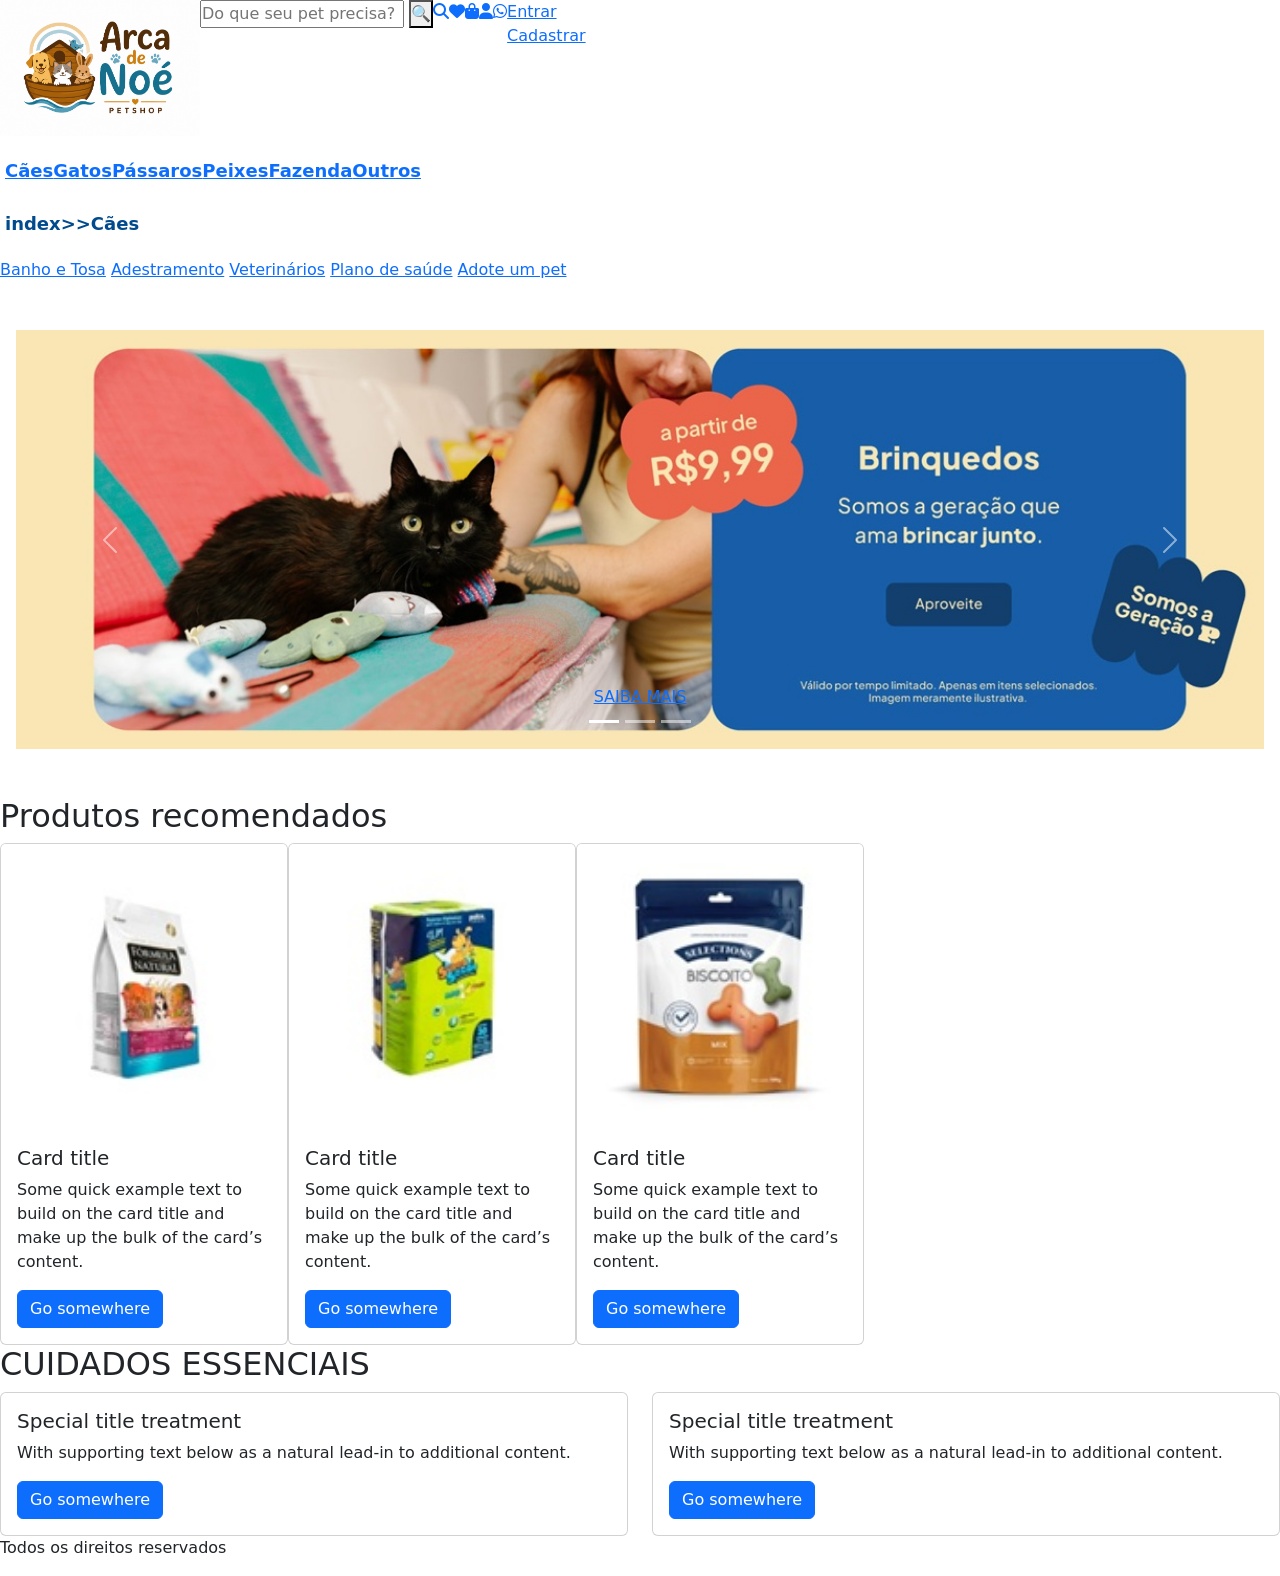
==== index.html @ cb640c83 "UP: esqueletando o site Estrutura basica pronta" ====
<!DOCTYPE html>
<html lang="pt-br">

<head>
    <meta charset="UTF-8">
    <meta name="viewport" content="width=device-width, initial-scale=1.0">
    <title>Arca de noé</title>
    <link href="https://cdn.jsdelivr.net/npm/bootstrap@5.3.8/dist/css/bootstrap.min.css" rel="stylesheet"
        integrity="sha384-sRIl4kxILFvY47J16cr9ZwB07vP4J8+LH7qKQnuqkuIAvNWLzeN8tE5YBujZqJLB" crossorigin="anonymous">

    <link rel="stylesheet" href="https://cdnjs.cloudflare.com/ajax/libs/font-awesome/6.7.2/css/all.min.css">

    <link rel="stylesheet" href="./CSS/style.css">

</head>

<body>
    <header>
        <figure class="img_logo">
            <img src="./img/logo.png" alt="" class="img_logo">
        </figure>

        <form action="buscar.php" method="GET">
            <input type="text" name="q" placeholder="Do que seu pet precisa?">
            <button type="submit">🔍</button>
        </form>

        <a href=""><i class="fa-solid fa-magnifying-glass"></i></a>
        <a href=""><i class="fa-solid fa-heart"></i></a>
        <a href=""><i class="fa-solid fa-bag-shopping"></i></a>
        <a href=""><i class="fa-solid fa-user"></i></a>
        <a href=""><i class="fa-brands fa-whatsapp"></i></a>
        <div class="entrar_cadastrar">
            <a href="">Entrar</a>
            <a href="">Cadastrar</a>
        </div>

    </header>
    <nav>
        <ul class="menu">
            <li class="item_menu"><a href="">Cães</a></li>
            <li class="item_menu"><a href="">Gatos</a></li>
            <li class="item_menu"><a href="">Pássaros</a></li>
            <li class="item_menu"><a href="">Peixes</a></li>
            <li class="item_menu"><a href="">Fazenda</a></li>
            <li class="item_menu"><a href="">Outros</a></li>
        </ul>
    </nav>
    <div class="nav_info">
        <ul class="menu">
            <li class="item_menu">index</li>
            <li class="item_menu">>></li>
            <li class="item_menu">Cães</li>
        </ul>
    </div>

    <main>

        <div class="botoes_estilosos">

            <a href="" class="botao_estiloso">Banho e Tosa</a>
            <a href="" class="botao_estiloso">Adestramento</a>
            <a href="" class="botao_estiloso">Veterinários</a>
            <a href="" class="botao_estiloso">Plano de saúde</a>
            <a href="" class="botao_estiloso">Adote um pet</a>

        </div>

        <div class="d-flex flex-column justify-content-center align-items-center gap-5"><!-- classes do bootstrap -->
            <div class="col-12 py-5 px-3">
                <div id="carouselExampleCaptions" class="carousel slide"><!-- carousel do bootstrap -->
                    <div class="carousel-indicators">
                        <button type="button" data-bs-target="#carouselExampleCaptions" data-bs-slide-to="0"
                            class="active" aria-current="true" aria-label="Slide 1"></button>
                        <button type="button" data-bs-target="#carouselExampleCaptions" data-bs-slide-to="1"
                            aria-label="Slide 2"></button>
                        <button type="button" data-bs-target="#carouselExampleCaptions" data-bs-slide-to="2"
                            aria-label="Slide 3"></button>
                    </div>
                    <div class="carousel-inner">
                        <div class="carousel-item active">
                            <img src="./img/carrossel3.jpg" class="d-block w-100" alt="...">
                            <div class="carousel-caption d-none d-md-block texts">
                                <a href="#">SAIBA MAIS</a>
                            </div>
                        </div>
                        <div class="carousel-item">
                            <img src="./img/carrossel1.jpg" class="d-block w-100" alt="...">
                            <div class="carousel-caption d-none d-md-block texts">
                                <a href="#">Saiba mais</a>
                            </div>
                        </div>
                        <div class="carousel-item">
                            <img src="./img/carrossel2.jpg" class="d-block w-100" alt="...">
                            <div class="carousel-caption d-none d-md-block texts">
                                <a href="#">SAIBA MAIS</a>
                            </div>
                        </div>
                    </div>
                    <button class="carousel-control-prev" type="button" data-bs-target="#carouselExampleCaptions"
                        data-bs-slide="prev">
                        <span class="carousel-control-prev-icon" aria-hidden="true"></span>
                        <span class="visually-hidden">Previous</span>
                    </button>
                    <button class="carousel-control-next" type="button" data-bs-target="#carouselExampleCaptions"
                        data-bs-slide="next">
                        <span class="carousel-control-next-icon" aria-hidden="true"></span>
                        <span class="visually-hidden">Next</span>
                    </button>
                </div>
            </div>
        </div>

        <!-- PRODUTOS RECOMENADOS COM PREÇO -->
        <h2>Produtos recomendados</h2>
        <div class="cards_de_preços">
            <div class="card" style="width: 18rem;">
                <img src="./img/preço 1.jpg" class="card-img-top" alt="...">
                <div class="card-body">
                    <h5 class="card-title">Card title</h5>
                    <p class="card-text">Some quick example text to build on the card title and make up the bulk of the
                        card’s content.</p>
                    <a href="#" class="btn btn-primary">Go somewhere</a>
                </div>
            </div>

            <div class="card" style="width: 18rem;">
                <img src="./img/preço 2.jpg" class="card-img-top" alt="...">
                <div class="card-body">
                    <h5 class="card-title">Card title</h5>
                    <p class="card-text">Some quick example text to build on the card title and make up the bulk of the
                        card’s content.</p>
                    <a href="#" class="btn btn-primary">Go somewhere</a>
                </div>
            </div>

            <div class="card" style="width: 18rem;">
                <img src="./img/preço 3.jpg" class="card-img-top" alt="...">
                <div class="card-body">
                    <h5 class="card-title">Card title</h5>
                    <p class="card-text">Some quick example text to build on the card title and make up the bulk of the
                        card’s content.</p>
                    <a href="#" class="btn btn-primary">Go somewhere</a>
                </div>
            </div>

        </div>
        <!-- CARDS DUPLOS LADO A LADO -->
         <H2>CUIDADOS ESSENCIAIS</H2>
        <div class="row">
            <div class="col-sm-6 mb-3 mb-sm-0">
                <div class="card">
                    <div class="card-body">
                        <h5 class="card-title">Special title treatment</h5>
                        <p class="card-text">With supporting text below as a natural lead-in to additional content.</p>
                        <a href="#" class="btn btn-primary">Go somewhere</a>
                    </div>
                </div>
            </div>
            <div class="col-sm-6">
                <div class="card">
                    <div class="card-body">
                        <h5 class="card-title">Special title treatment</h5>
                        <p class="card-text">With supporting text below as a natural lead-in to additional content.</p>
                        <a href="#" class="btn btn-primary">Go somewhere</a>
                    </div>
                </div>
            </div>
        </div>

    </main>

    <footer>
        <p>Todos os direitos reservados</p>
    </footer>
    <script src="https://cdn.jsdelivr.net/npm/bootstrap@5.3.8/dist/js/bootstrap.bundle.min.js"
        integrity="sha384-FKyoEForCGlyvwx9Hj09JcYn3nv7wiPVlz7YYwJrWVcXK/BmnVDxM+D2scQbITxI"
        crossorigin="anonymous"></script>

</body>

</html>
---- CSS/style.css ----
*{
    padding: 0;
    margin: 0;
    box-sizing: border-box;
}

header{
    display: flex;

}

.menu{
    display: flex;
    padding: 5px;
}

.img_logo{
    width: 200px;
}

.item_menu{
    color: #004a8d;
    font-size: 18px;
    font-weight: 600;
    display: flex;
    gap: 8px;
    align-items: center;
}

.cards_de_preços{
    display: flex;
}

.entrar_cadastrar{
    display: flex;
    flex-direction: column;
}
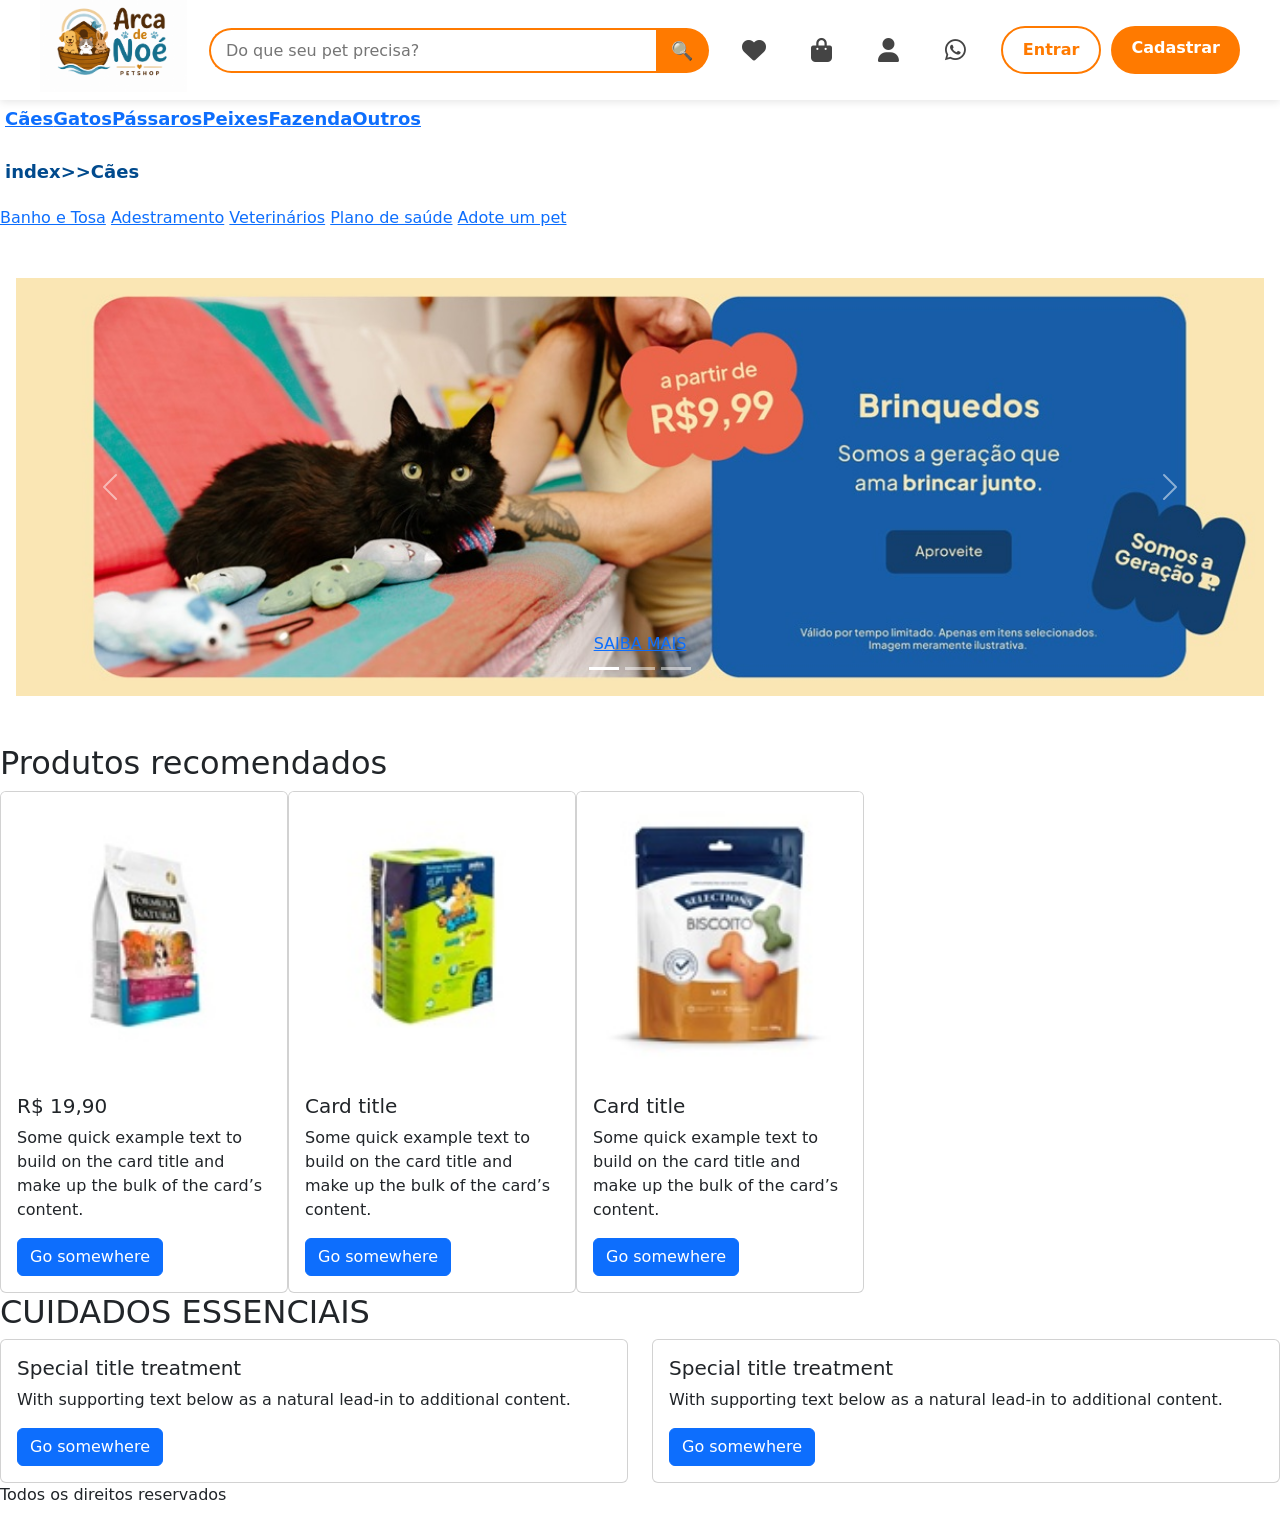
==== commit bc6584e0: "UP" ====
--- a/index.html
+++ b/index.html
@@ -16,16 +16,17 @@
 
 <body>
     <header>
+        <!-- MENU TOPO -->
         <figure class="img_logo">
-            <img src="./img/logo.png" alt="" class="img_logo">
+            <a href=""><img src="./img/logo.png" alt="" class="img"></a>
+            
         </figure>
 
-        <form action="buscar.php" method="GET">
-            <input type="text" name="q" placeholder="Do que seu pet precisa?">
+        <form>
+            <input type="text" name="" placeholder="Do que seu pet precisa?">
             <button type="submit">🔍</button>
         </form>
 
-        <a href=""><i class="fa-solid fa-magnifying-glass"></i></a>
         <a href=""><i class="fa-solid fa-heart"></i></a>
         <a href=""><i class="fa-solid fa-bag-shopping"></i></a>
         <a href=""><i class="fa-solid fa-user"></i></a>
@@ -117,7 +118,7 @@
             <div class="card" style="width: 18rem;">
                 <img src="./img/preço 1.jpg" class="card-img-top" alt="...">
                 <div class="card-body">
-                    <h5 class="card-title">Card title</h5>
+                    <h5 class="card-title">R$ 19,90</h5>
                     <p class="card-text">Some quick example text to build on the card title and make up the bulk of the
                         card’s content.</p>
                     <a href="#" class="btn btn-primary">Go somewhere</a>
--- a/CSS/style.css
+++ b/CSS/style.css
@@ -1,21 +1,107 @@
 *{
-    padding: 0;
-    margin: 0;
-    box-sizing: border-box;
+    margin:0;
+    padding:0;
+    box-sizing:border-box;
 }
 
 header{
-    display: flex;
+    width:100%;
+    height:100px;
+    background:#fff;
+    display:flex;
+    align-items:center;
+    justify-content:space-between;
+    padding:0 40px;
+    box-shadow:0 2px 8px rgba(0,0,0,0.1);
+}
 
+/* Logo */
+.img_logo{
+    height:100%;
+}
+
+.img_logo img{
+    height:100%;
+    display:block;
+}
+
+/* Pesquisa */
+form{
+    display:flex;
+    width:500px;
+}
+
+form input{
+    width:100%;
+    height:45px;
+    border:2px solid #ff7a00;
+    border-right:none;
+    border-radius:25px 0 0 25px;
+    padding:0 15px;
+    font-size:16px;
+    outline:none;
+}
+
+form button{
+    width:60px;
+    border:none;
+    background:#ff7a00;
+    color:white;
+    font-size:18px;
+    border-radius:0 25px 25px 0;
+    cursor:pointer;
+}
+
+/* Ícones */
+header > a{
+    text-decoration:none;
+    color:#444;
+    font-size:24px;
+    width:45px;
+    height:45px;
+    display:flex;
+    align-items:center;
+    justify-content:center;
+    border-radius:50%;
+    transition:.3s;
+}
+
+header > a:hover{
+    color:#ff7a00;
+    background:#fff3eb;
+}
+
+/* Entrar / Cadastrar */
+.entrar_cadastrar{
+    display:flex;
+    gap:10px;
+}
+
+.entrar_cadastrar a{
+    text-decoration:none;
+    font-weight:bold;
+    padding:10px 20px;
+    border-radius:25px;
+    transition:.3s;
+}
+
+.entrar_cadastrar a:first-child{
+    color:#ff7a00;
+    border:2px solid #ff7a00;
+}
+
+.entrar_cadastrar a:last-child{
+    background:#ff7a00;
+    color:white;
+}
+
+.entrar_cadastrar a:hover{
+    transform:translateY(-2px);
 }
 
 .menu{
     display: flex;
     padding: 5px;
-}
-
-.img_logo{
-    width: 200px;
 }
 
 .item_menu{
@@ -31,7 +117,4 @@
     display: flex;
 }
 
-.entrar_cadastrar{
-    display: flex;
-    flex-direction: column;
-}
+
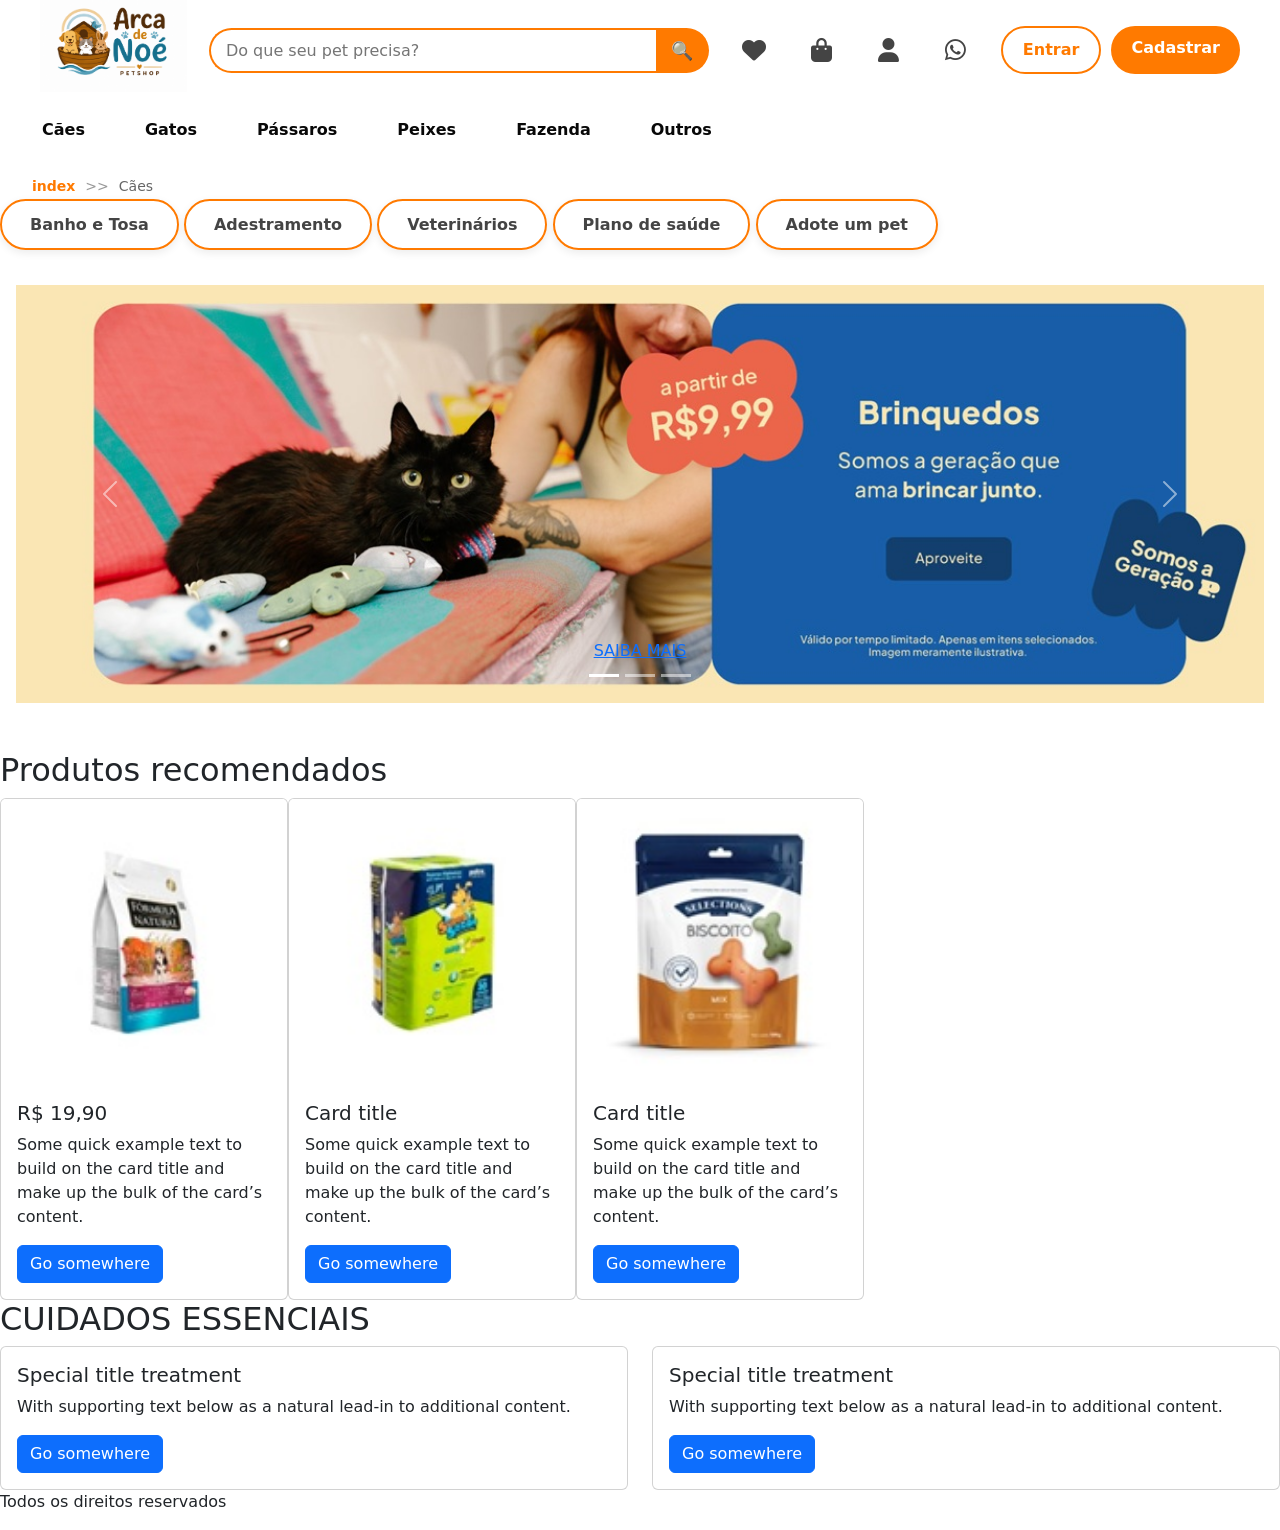
==== commit ded1eff9: "UP" ====
--- a/index.html
+++ b/index.html
@@ -174,8 +174,7 @@
     <footer>
         <p>Todos os direitos reservados</p>
     </footer>
-    <script src="https://cdn.jsdelivr.net/npm/bootstrap@5.3.8/dist/js/bootstrap.bundle.min.js"
-        integrity="sha384-FKyoEForCGlyvwx9Hj09JcYn3nv7wiPVlz7YYwJrWVcXK/BmnVDxM+D2scQbITxI"
+    <script src="https://cdn.jsdelivr.net/npm/bootstrap@5.3.8/dist/js/bootstrap.bundle.min.js" integrity="sha384-FKyoEForCGlyvwx9Hj09JcYn3nv7wiPVlz7YYwJrWVcXK/BmnVDxM+D2scQbITxI"
         crossorigin="anonymous"></script>
 
 </body>
--- a/CSS/style.css
+++ b/CSS/style.css
@@ -12,7 +12,6 @@
     align-items:center;
     justify-content:space-between;
     padding:0 40px;
-    box-shadow:0 2px 8px rgba(0,0,0,0.1);
 }
 
 /* Logo */
@@ -39,7 +38,6 @@
     border-radius:25px 0 0 25px;
     padding:0 15px;
     font-size:16px;
-    outline:none;
 }
 
 form button{
@@ -99,22 +97,97 @@
     transform:translateY(-2px);
 }
 
-.menu{
-    display: flex;
-    padding: 5px;
-}
-
-.item_menu{
-    color: #004a8d;
-    font-size: 18px;
-    font-weight: 600;
-    display: flex;
-    gap: 8px;
-    align-items: center;
-}
 
 .cards_de_preços{
     display: flex;
 }
 
+*********NAV*************
+nav{
+    width:100%;
+    background:#ff7a00;
+    height:55px;
+}
 
+.menu{
+    list-style:none;
+    height:100%;
+    display:flex;
+    justify-content: left;
+    align-items:center;
+    gap:40px;
+}
+
+.item_menu a{
+    text-decoration:none;
+    color:rgb(8, 8, 8);
+    font-size:16px;
+    font-weight:600;
+    padding:18px 10px;
+    display:block;
+    transition:.3s;
+}
+
+.item_menu a:hover{
+    background:rgba(255,255,255,0.15);
+}
+
+********NAV INFO************
+
+.nav_info{
+    width:100%;
+    padding:15px 40px;
+    background:#f8f8f8;
+    border-bottom:1px solid #e5e5e5;
+}
+
+.nav_info .menu{
+    list-style:none;
+    display:flex;
+    align-items:center;
+    gap:10px;
+}
+
+.nav_info .item_menu{
+    font-size:14px;
+    color:#666;
+}
+
+.nav_info .item_menu:first-child{
+    color:#ff7a00;
+    font-weight:600;
+    cursor:pointer;
+}
+
+.nav_info .item_menu:nth-child(2){
+    color:#999;
+}
+
+
+**************BOTOES ESTILOSOS**********************
+.botoes_estilosos{
+    display:flex;
+    gap:20px;
+    justify-content:center;
+    margin:40px 0;
+    flex-wrap:wrap;
+}
+
+.botao_estiloso{
+    text-decoration:none;
+    color:#444;
+    background:#fff;
+    border:2px solid #ff7a00;
+    border-radius:50px;
+    padding:14px 28px;
+    font-weight:600;
+    transition:.3s;
+    box-shadow:0 3px 8px rgba(0,0,0,0.08);
+}
+
+.botao_estiloso:hover{
+    background:#ff7a00;
+    color:white;
+    transform:translateY(-4px);
+    box-shadow:0 8px 20px rgba(255,122,0,.35);
+}
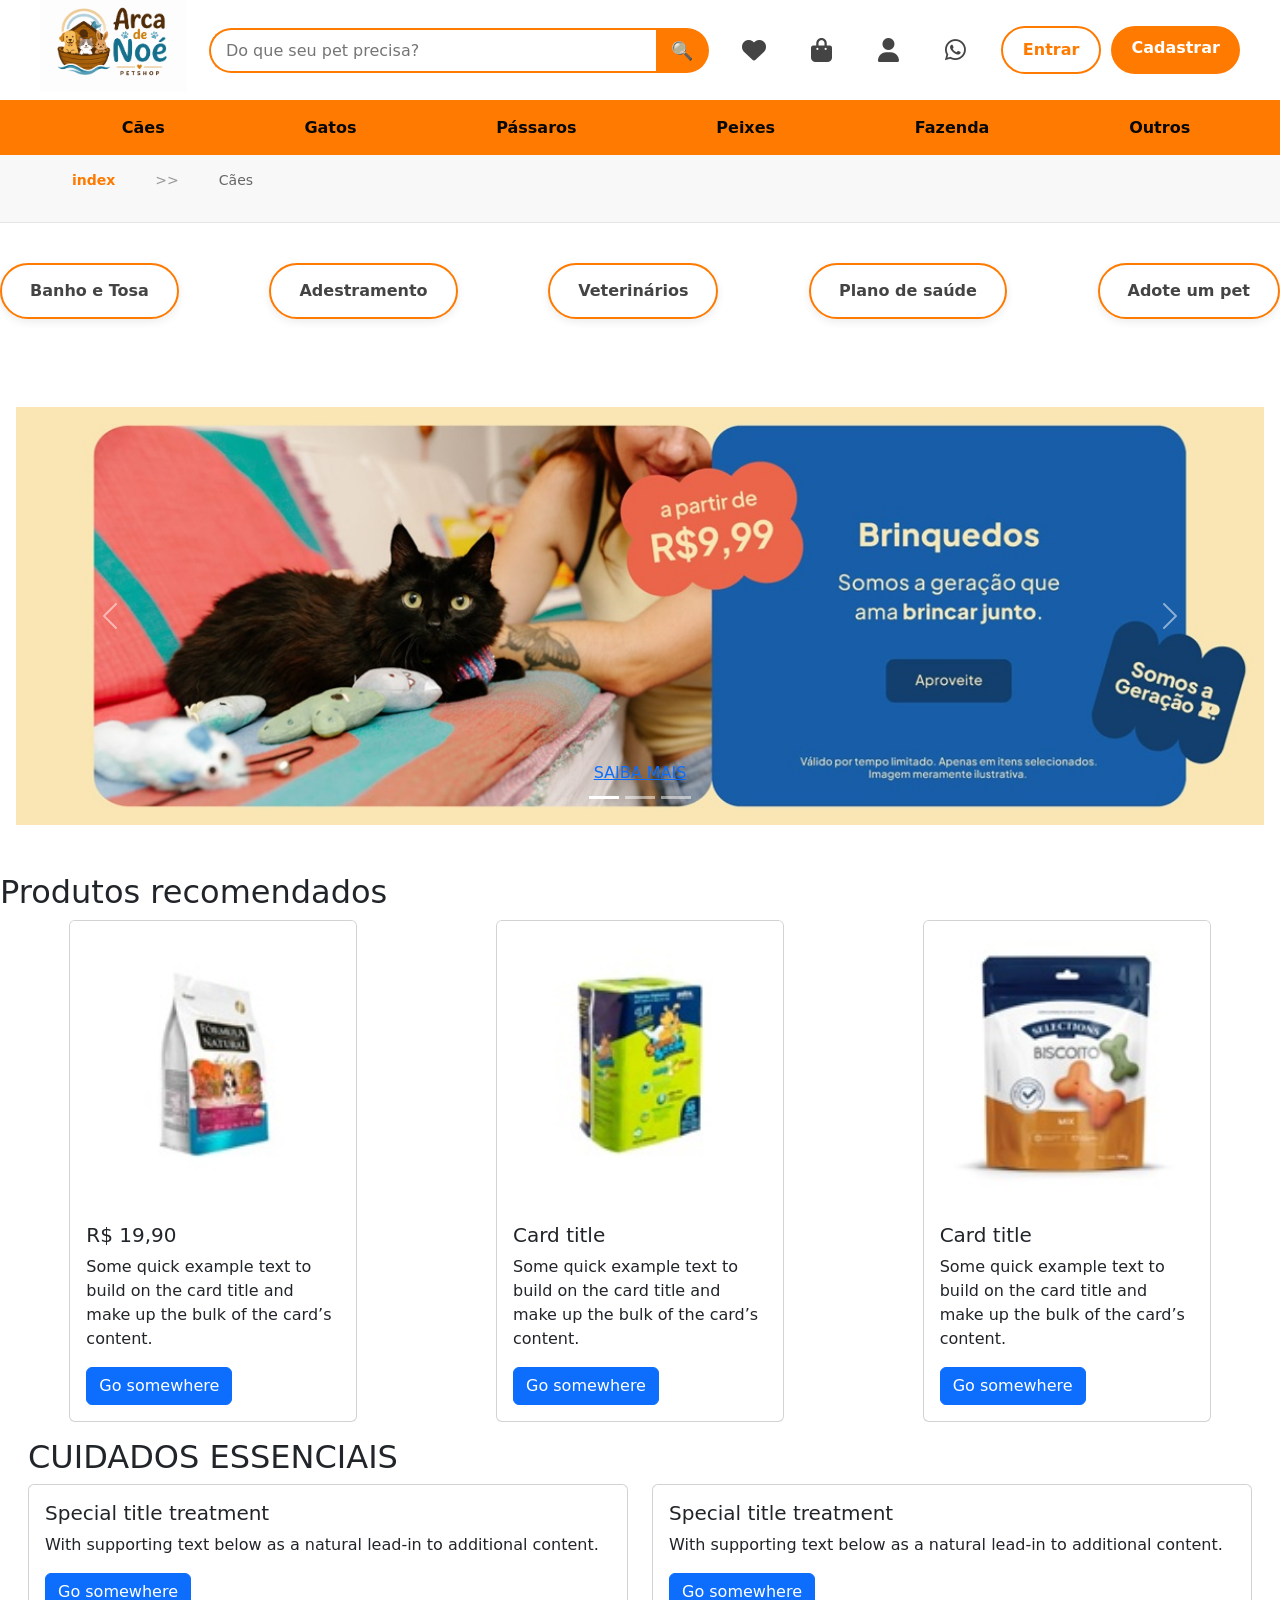
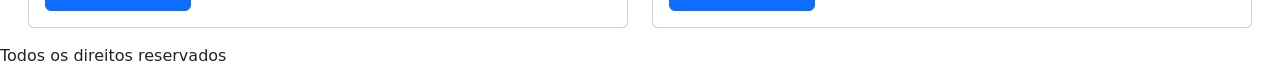
==== commit e7f3f9c0: "UP melhoradas no visual" ====
--- a/index.html
+++ b/index.html
@@ -17,20 +17,25 @@
 <body>
     <header>
         <!-- MENU TOPO -->
+        <!-- IMAGEM LOGO -->
         <figure class="img_logo">
             <a href=""><img src="./img/logo.png" alt="" class="img"></a>
-            
+
         </figure>
 
+        <!-- PESQUISAR -->
         <form>
             <input type="text" name="" placeholder="Do que seu pet precisa?">
             <button type="submit">🔍</button>
         </form>
 
+        <!-- ICONES -->
         <a href=""><i class="fa-solid fa-heart"></i></a>
         <a href=""><i class="fa-solid fa-bag-shopping"></i></a>
         <a href=""><i class="fa-solid fa-user"></i></a>
         <a href=""><i class="fa-brands fa-whatsapp"></i></a>
+
+        <!-- ENTRAR/CADASTRAR -->
         <div class="entrar_cadastrar">
             <a href="">Entrar</a>
             <a href="">Cadastrar</a>
@@ -38,6 +43,7 @@
 
     </header>
     <nav>
+        <!-- MENUS DE TEXTOS SIMPLES -->
         <ul class="menu">
             <li class="item_menu"><a href="">Cães</a></li>
             <li class="item_menu"><a href="">Gatos</a></li>
@@ -47,8 +53,9 @@
             <li class="item_menu"><a href="">Outros</a></li>
         </ul>
     </nav>
+    <!-- BREADCOMBe -->
     <div class="nav_info">
-        <ul class="menu">
+        <ul class="menu_breadcombe">
             <li class="item_menu">index</li>
             <li class="item_menu">>></li>
             <li class="item_menu">Cães</li>
@@ -57,17 +64,16 @@
 
     <main>
 
+        <!-- MENU COM BOTOES ESTILOSOS -->
         <div class="botoes_estilosos">
-
             <a href="" class="botao_estiloso">Banho e Tosa</a>
             <a href="" class="botao_estiloso">Adestramento</a>
             <a href="" class="botao_estiloso">Veterinários</a>
             <a href="" class="botao_estiloso">Plano de saúde</a>
             <a href="" class="botao_estiloso">Adote um pet</a>
-
         </div>
 
-        <div class="d-flex flex-column justify-content-center align-items-center gap-5"><!-- classes do bootstrap -->
+        <div class="d-flex flex-column justify-content-center align-items-center gap-5 m-l"><!-- classes do bootstrap -->
             <div class="col-12 py-5 px-3">
                 <div id="carouselExampleCaptions" class="carousel slide"><!-- carousel do bootstrap -->
                     <div class="carousel-indicators">
@@ -115,6 +121,7 @@
         <!-- PRODUTOS RECOMENADOS COM PREÇO -->
         <h2>Produtos recomendados</h2>
         <div class="cards_de_preços">
+            
             <div class="card" style="width: 18rem;">
                 <img src="./img/preço 1.jpg" class="card-img-top" alt="...">
                 <div class="card-body">
@@ -147,8 +154,9 @@
 
         </div>
         <!-- CARDS DUPLOS LADO A LADO -->
-         <H2>CUIDADOS ESSENCIAIS</H2>
-        <div class="row">
+        
+        <div class="row mt-5 m-lg-3">
+           <h2>CUIDADOS ESSENCIAIS</h2> 
             <div class="col-sm-6 mb-3 mb-sm-0">
                 <div class="card">
                     <div class="card-body">
@@ -174,7 +182,8 @@
     <footer>
         <p>Todos os direitos reservados</p>
     </footer>
-    <script src="https://cdn.jsdelivr.net/npm/bootstrap@5.3.8/dist/js/bootstrap.bundle.min.js" integrity="sha384-FKyoEForCGlyvwx9Hj09JcYn3nv7wiPVlz7YYwJrWVcXK/BmnVDxM+D2scQbITxI"
+    <script src="https://cdn.jsdelivr.net/npm/bootstrap@5.3.8/dist/js/bootstrap.bundle.min.js"
+        integrity="sha384-FKyoEForCGlyvwx9Hj09JcYn3nv7wiPVlz7YYwJrWVcXK/BmnVDxM+D2scQbITxI"
         crossorigin="anonymous"></script>
 
 </body>
--- a/CSS/style.css
+++ b/CSS/style.css
@@ -100,9 +100,10 @@
 
 .cards_de_preços{
     display: flex;
-}
-
-*********NAV*************
+    justify-content: space-around;
+}
+
+/* *********NAV************* */
 nav{
     width:100%;
     background:#ff7a00;
@@ -110,6 +111,15 @@
 }
 
 .menu{
+    list-style:none;
+    height:100%;
+    display:flex;
+    justify-content: space-evenly;
+    align-items:center;
+    gap:40px;
+}
+
+.menu_breadcombe{
     list-style:none;
     height:100%;
     display:flex;
@@ -132,7 +142,7 @@
     background:rgba(255,255,255,0.15);
 }
 
-********NAV INFO************
+/* ********NAV INFO************ */
 
 .nav_info{
     width:100%;
@@ -164,13 +174,14 @@
 }
 
 
-**************BOTOES ESTILOSOS**********************
+/* **************BOTOES ESTILOSOS********************** */
 .botoes_estilosos{
+    width: 100%;
     display:flex;
     gap:20px;
-    justify-content:center;
+    justify-content:space-between;
     margin:40px 0;
-    flex-wrap:wrap;
+    
 }
 
 .botao_estiloso{
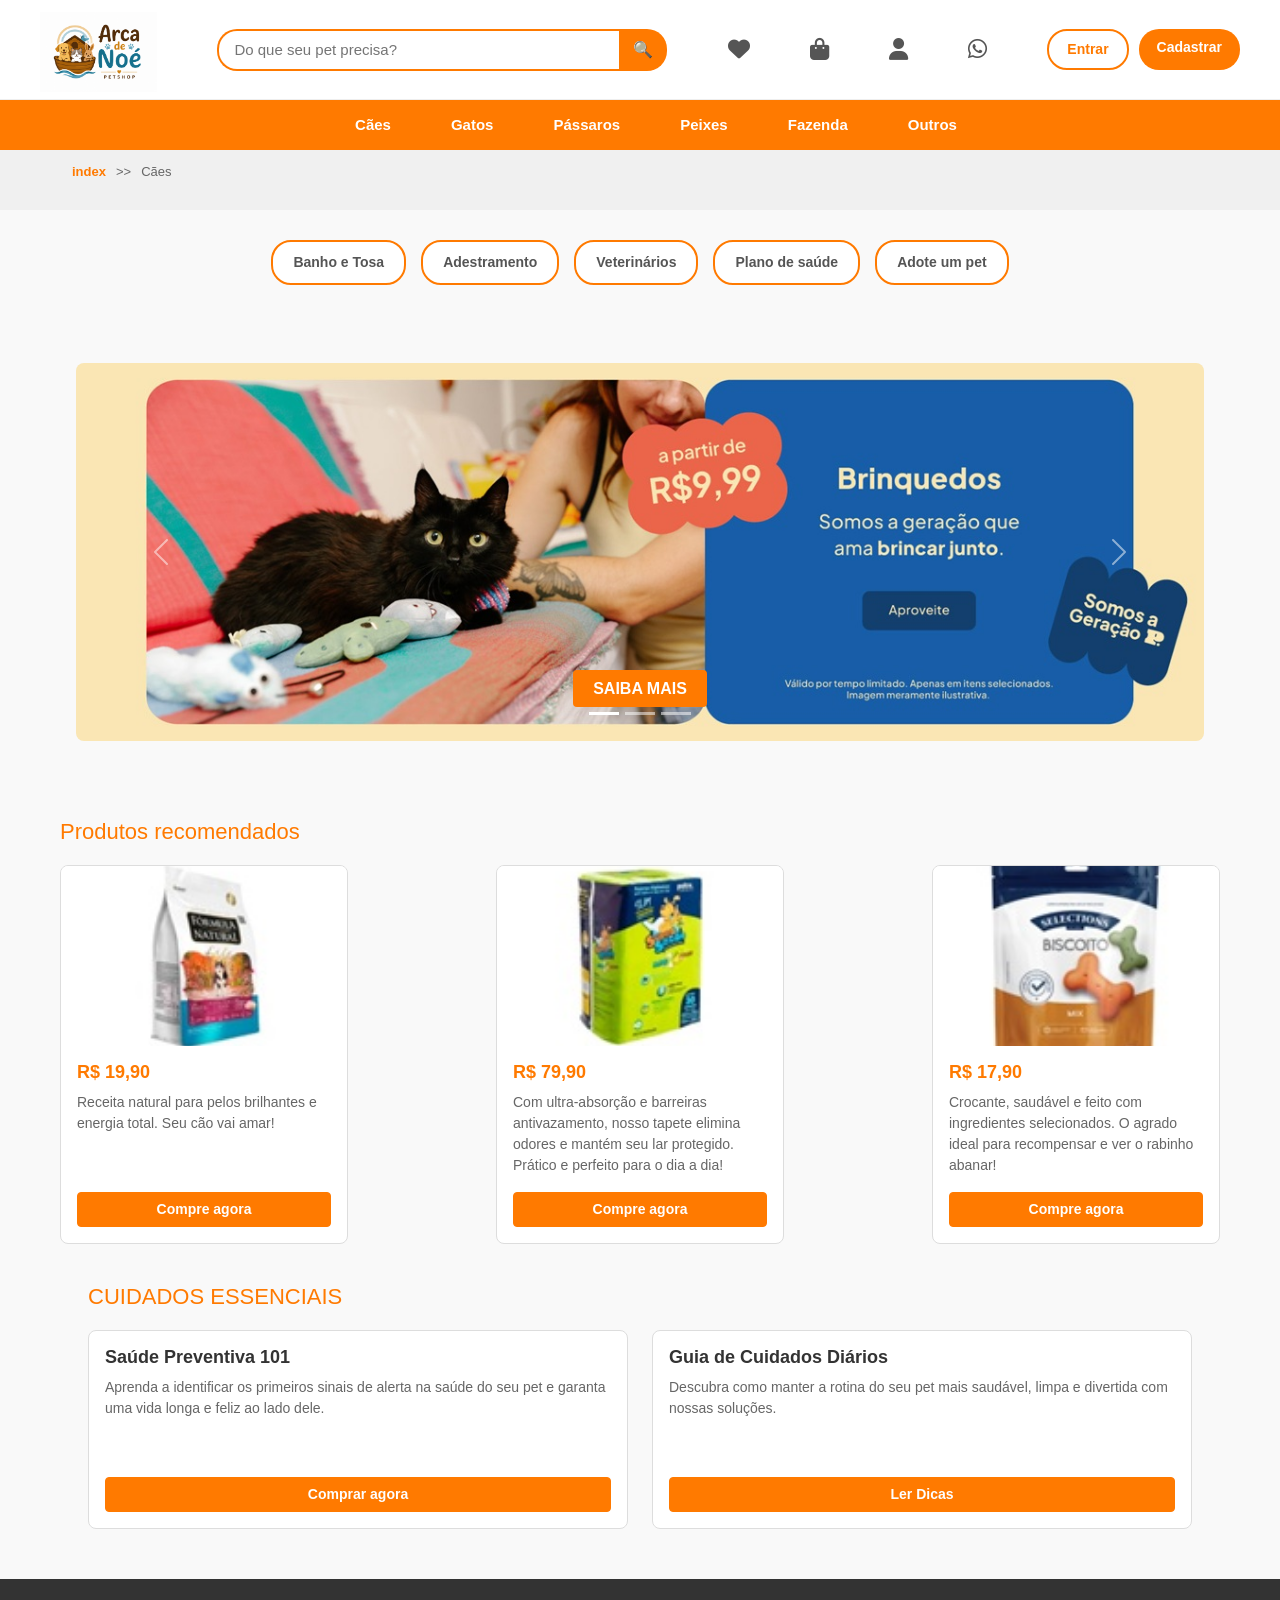
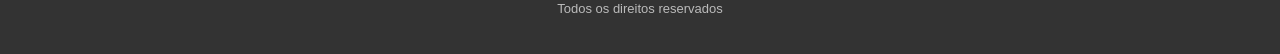
==== commit 2487b278: "UP: falta responsividade" ====
--- a/index.html
+++ b/index.html
@@ -126,29 +126,26 @@
                 <img src="./img/preço 1.jpg" class="card-img-top" alt="...">
                 <div class="card-body">
                     <h5 class="card-title">R$ 19,90</h5>
-                    <p class="card-text">Some quick example text to build on the card title and make up the bulk of the
-                        card’s content.</p>
-                    <a href="#" class="btn btn-primary">Go somewhere</a>
+                    <p class="card-text">Receita natural para pelos brilhantes e energia total. Seu cão vai amar!</p>
+                    <a href="#" class="btn btn-primary">Compre agora</a>
                 </div>
             </div>
 
             <div class="card" style="width: 18rem;">
                 <img src="./img/preço 2.jpg" class="card-img-top" alt="...">
                 <div class="card-body">
-                    <h5 class="card-title">Card title</h5>
-                    <p class="card-text">Some quick example text to build on the card title and make up the bulk of the
-                        card’s content.</p>
-                    <a href="#" class="btn btn-primary">Go somewhere</a>
+                    <h5 class="card-title">R$ 79,90</h5>
+                    <p class="card-text">Com ultra-absorção e barreiras antivazamento, nosso tapete elimina odores e mantém seu lar protegido. Prático e perfeito para o dia a dia!</p>
+                    <a href="#" class="btn btn-primary">Compre agora</a>
                 </div>
             </div>
 
             <div class="card" style="width: 18rem;">
                 <img src="./img/preço 3.jpg" class="card-img-top" alt="...">
                 <div class="card-body">
-                    <h5 class="card-title">Card title</h5>
-                    <p class="card-text">Some quick example text to build on the card title and make up the bulk of the
-                        card’s content.</p>
-                    <a href="#" class="btn btn-primary">Go somewhere</a>
+                    <h5 class="card-title">R$ 17,90</h5>
+                    <p class="card-text">Crocante, saudável e feito com ingredientes selecionados. O agrado ideal para recompensar e ver o rabinho abanar!</p>
+                    <a href="#" class="btn btn-primary">Compre agora</a>
                 </div>
             </div>
 
@@ -160,18 +157,18 @@
             <div class="col-sm-6 mb-3 mb-sm-0">
                 <div class="card">
                     <div class="card-body">
-                        <h5 class="card-title">Special title treatment</h5>
-                        <p class="card-text">With supporting text below as a natural lead-in to additional content.</p>
-                        <a href="#" class="btn btn-primary">Go somewhere</a>
+                        <h5 class="card-title">Saúde Preventiva 101</h5>
+                        <p class="card-text">Aprenda a identificar os primeiros sinais de alerta na saúde do seu pet e garanta uma vida longa e feliz ao lado dele.</p>
+                        <a href="#" class="btn btn-primary">Comprar agora</a>
                     </div>
                 </div>
             </div>
             <div class="col-sm-6">
                 <div class="card">
                     <div class="card-body">
-                        <h5 class="card-title">Special title treatment</h5>
-                        <p class="card-text">With supporting text below as a natural lead-in to additional content.</p>
-                        <a href="#" class="btn btn-primary">Go somewhere</a>
+                        <h5 class="card-title">Guia de Cuidados Diários</h5>
+                        <p class="card-text">Descubra como manter a rotina do seu pet mais saudável, limpa e divertida com nossas soluções.</p>
+                        <a href="#" class="btn btn-primary">Ler Dicas</a>
                     </div>
                 </div>
             </div>
--- a/CSS/style.css
+++ b/CSS/style.css
@@ -1,204 +1,286 @@
-*{
-    margin:0;
-    padding:0;
-    box-sizing:border-box;
-}
-
-header{
-    width:100%;
-    height:100px;
-    background:#fff;
-    display:flex;
-    align-items:center;
-    justify-content:space-between;
-    padding:0 40px;
-}
-
-/* Logo */
-.img_logo{
-    height:100%;
-}
-
-.img_logo img{
-    height:100%;
-    display:block;
-}
-
-/* Pesquisa */
-form{
-    display:flex;
-    width:500px;
-}
-
-form input{
-    width:100%;
-    height:45px;
-    border:2px solid #ff7a00;
-    border-right:none;
-    border-radius:25px 0 0 25px;
-    padding:0 15px;
-    font-size:16px;
-}
-
-form button{
-    width:60px;
-    border:none;
-    background:#ff7a00;
-    color:white;
-    font-size:18px;
-    border-radius:0 25px 25px 0;
-    cursor:pointer;
-}
-
-/* Ícones */
-header > a{
-    text-decoration:none;
-    color:#444;
-    font-size:24px;
-    width:45px;
-    height:45px;
-    display:flex;
-    align-items:center;
-    justify-content:center;
-    border-radius:50%;
-    transition:.3s;
-}
-
-header > a:hover{
-    color:#ff7a00;
-    background:#fff3eb;
-}
-
-/* Entrar / Cadastrar */
-.entrar_cadastrar{
-    display:flex;
-    gap:10px;
-}
-
-.entrar_cadastrar a{
-    text-decoration:none;
-    font-weight:bold;
-    padding:10px 20px;
-    border-radius:25px;
-    transition:.3s;
-}
-
-.entrar_cadastrar a:first-child{
-    color:#ff7a00;
-    border:2px solid #ff7a00;
-}
-
-.entrar_cadastrar a:last-child{
-    background:#ff7a00;
-    color:white;
-}
-
+/* ==========================================================================
+   CONFIGURAÇÕES GERAIS
+   ========================================================================== */
+* {
+    margin: 0;
+    padding: 0;
+    box-sizing: border-box;
+    font-family: Arial, sans-serif;
+}
+
+body {
+    background-color: #f9f9f9;
+    color: #333;
+}
+
+main {
+    max-width: 1200px;
+    margin: 0 auto;
+    padding: 0 20px;
+}
+
+h2 {
+    font-size: 22px;
+    color: #ff7a00; 
+    margin: 30px 0 20px 0;
+}
+
+/* ==========================================================================
+   HEADER / TOPO
+   ========================================================================== */
+header {
+    width: 100%;
+    height: 100px;
+    background: #fff;
+    display: flex;
+    align-items: center;
+    justify-content: space-between;
+    padding: 0 40px;
+    border-bottom: 1px solid #eee;
+}
+
+.img_logo {
+    height: 100%;
+}
+
+.img_logo img {
+    height: 80px;
+    margin-top: 20px;
+}
+
+/* Barra de Pesquisa */
+form {
+    display: flex;
+    width: 450px;
+}
+
+form input {
+    width: 100%;
+    height: 42px;
+    border: 2px solid #ff7a00;
+    border-right: none;
+    border-radius: 20px 0 0 20px;
+    padding: 0 15px;
+    font-size: 15px;
+}
+
+form button {
+    width: 55px;
+    border: none;
+    background: #ff7a00;
+    color: white;
+    font-size: 16px;
+    border-radius: 0 20px 20px 0;
+    cursor: pointer;
+}
+
+/* Ícones do Topo */
+header > a {
+    text-decoration: none;
+    color: #555;
+    font-size: 22px;
+    transition: color 0.2s;
+}
+
+header > a:hover {
+    color: #ff7a00;
+}
+
+/* Botões Entrar / Cadastrar */
+.entrar_cadastrar {
+    display: flex;
+    gap: 10px;
+}
+
+.entrar_cadastrar a {
+    text-decoration: none;
+    font-weight: bold;
+    font-size: 14px;
+    padding: 8px 18px;
+    border-radius: 20px;
+}
+
+.entrar_cadastrar a:first-child {
+    color: #ff7a00;
+    border: 2px solid #ff7a00;
+}
+
+.entrar_cadastrar a:last-child {
+    background: #ff7a00;
+    color: white;
+}
 .entrar_cadastrar a:hover{
-    transform:translateY(-2px);
-}
-
-
-.cards_de_preços{
-    display: flex;
-    justify-content: space-around;
-}
-
-/* *********NAV************* */
-nav{
-    width:100%;
-    background:#ff7a00;
-    height:55px;
-}
-
-.menu{
-    list-style:none;
-    height:100%;
-    display:flex;
-    justify-content: space-evenly;
-    align-items:center;
-    gap:40px;
-}
-
-.menu_breadcombe{
-    list-style:none;
-    height:100%;
-    display:flex;
-    justify-content: left;
-    align-items:center;
-    gap:40px;
-}
-
-.item_menu a{
-    text-decoration:none;
-    color:rgb(8, 8, 8);
-    font-size:16px;
-    font-weight:600;
-    padding:18px 10px;
-    display:block;
-    transition:.3s;
-}
-
-.item_menu a:hover{
-    background:rgba(255,255,255,0.15);
-}
-
-/* ********NAV INFO************ */
-
-.nav_info{
-    width:100%;
-    padding:15px 40px;
-    background:#f8f8f8;
-    border-bottom:1px solid #e5e5e5;
-}
-
-.nav_info .menu{
-    list-style:none;
-    display:flex;
-    align-items:center;
-    gap:10px;
-}
-
-.nav_info .item_menu{
-    font-size:14px;
-    color:#666;
-}
-
-.nav_info .item_menu:first-child{
-    color:#ff7a00;
-    font-weight:600;
-    cursor:pointer;
-}
-
-.nav_info .item_menu:nth-child(2){
-    color:#999;
-}
-
-
-/* **************BOTOES ESTILOSOS********************** */
-.botoes_estilosos{
-    width: 100%;
-    display:flex;
-    gap:20px;
-    justify-content:space-between;
-    margin:40px 0;
-    
-}
-
-.botao_estiloso{
-    text-decoration:none;
-    color:#444;
-    background:#fff;
-    border:2px solid #ff7a00;
-    border-radius:50px;
-    padding:14px 28px;
-    font-weight:600;
-    transition:.3s;
-    box-shadow:0 3px 8px rgba(0,0,0,0.08);
-}
-
-.botao_estiloso:hover{
-    background:#ff7a00;
-    color:white;
-    transform:translateY(-4px);
-    box-shadow:0 8px 20px rgba(255,122,0,.35);
-}
+    transform: translateY(-2px);
+
+}
+
+/* ==========================================================================
+   NAVEGAÇÃO E BREADCRUMB
+   ========================================================================== */
+nav {
+    width: 100%;
+    background: #ff7a00;
+    height: 50px;
+}
+
+.menu {
+    list-style: none;
+    height: 100%;
+    display: flex;
+    justify-content: center;
+    align-items: center;
+    gap: 30px;
+}
+
+.item_menu a {
+    text-decoration: none;
+    color: white;
+    font-size: 15px;
+    font-weight: 600;
+    padding: 10px 15px;
+    display: block;
+}
+
+.item_menu a:hover {
+    background: rgba(255, 255, 255, 0.2);
+    border-radius: 4px;
+}
+
+/* Breadcrumb (Caminho de navegação) */
+.nav_info {
+    width: 100%;
+    padding: 12px 40px;
+    background: #f0f0f0;
+}
+
+.menu_breadcombe {
+    list-style: none;
+    display: flex;
+    gap: 10px;
+}
+
+.menu_breadcombe .item_menu {
+    font-size: 13px;
+    color: #666;
+}
+
+.menu_breadcombe .item_menu:first-child {
+    color: #ff7a00;
+    font-weight: bold;
+}
+
+/* ==========================================================================
+   BOTÕES DE SERVIÇOS
+   ========================================================================== */
+.botoes_estilosos {
+    width: 100%;
+    display: flex;
+    flex-wrap: wrap;
+    gap: 15px;
+    justify-content: center;
+    margin: 30px 0;
+}
+
+.botao_estiloso {
+    text-decoration: none;
+    color: #555;
+    background: #fff;
+    border: 2px solid #ff7a00;
+    border-radius: 20px;
+    padding: 10px 20px;
+    font-size: 14px;
+    font-weight: 600;
+    transition: all 0.2s;
+}
+
+.botao_estiloso:hover {
+    background: #ff7a00;
+    color: white;
+}
+
+/* ==========================================================================
+   CARDS DE PRODUTOS E INTEGRAÇÃO BOOTSTRAP
+   ========================================================================== */
+.cards_de_preços {
+    display: flex;
+    flex-wrap: wrap;
+    justify-content: space-between;
+    gap: 20px;
+    margin-bottom: 40px;
+}
+
+/* Customização simplificada dos cards do Bootstrap */
+.card {
+    border: 1px solid #ddd !important;
+    border-radius: 8px !important;
+    overflow: hidden;
+    background: #fff;
+}
+
+.card-img-top {
+    height: 180px;
+    object-fit: cover;
+}
+
+.card-title {
+    font-size: 18px;
+    font-weight: bold;
+    color: #ff7a00; /* Preço em destaque com a cor da marca */
+}
+
+/* Mantém os títulos das seções informativas escuros */
+.row .card-title {
+    color: #333;
+}
+
+.card-text {
+    font-size: 14px;
+    color: #666;
+    height: 84px;
+}
+
+/* Forçando os botões do Bootstrap a seguirem o padrão do site */
+.btn-primary {
+    background-color: #ff7a00 !important;
+    border-color: #ff7a00 !important;
+    border-radius: 4px !important;
+    font-size: 14px !important;
+    font-weight: bold !important;
+    width: 100%;
+}
+
+.btn-primary:hover {
+    background-color: #d66700 !important;
+    border-color: #d66700 !important;
+}
+
+/* Ajuste simples do Carrossel */
+.carousel {
+    border-radius: 8px;
+    overflow: hidden;
+}
+
+.carousel-caption a {
+    background: #ff7a00;
+    color: white;
+    padding: 10px 20px;
+    text-decoration: none;
+    font-weight: bold;
+    border-radius: 4px;
+}
+
+/* ==========================================================================
+   FOOTER / RODAPÉ
+   ========================================================================== */
+footer {
+    width: 100%;
+    background: #333;
+    padding: 20px 0;
+    margin-top: 50px;
+    text-align: center;
+}
+
+footer p {
+    color: #bbb;
+    font-size: 13px;
+}
